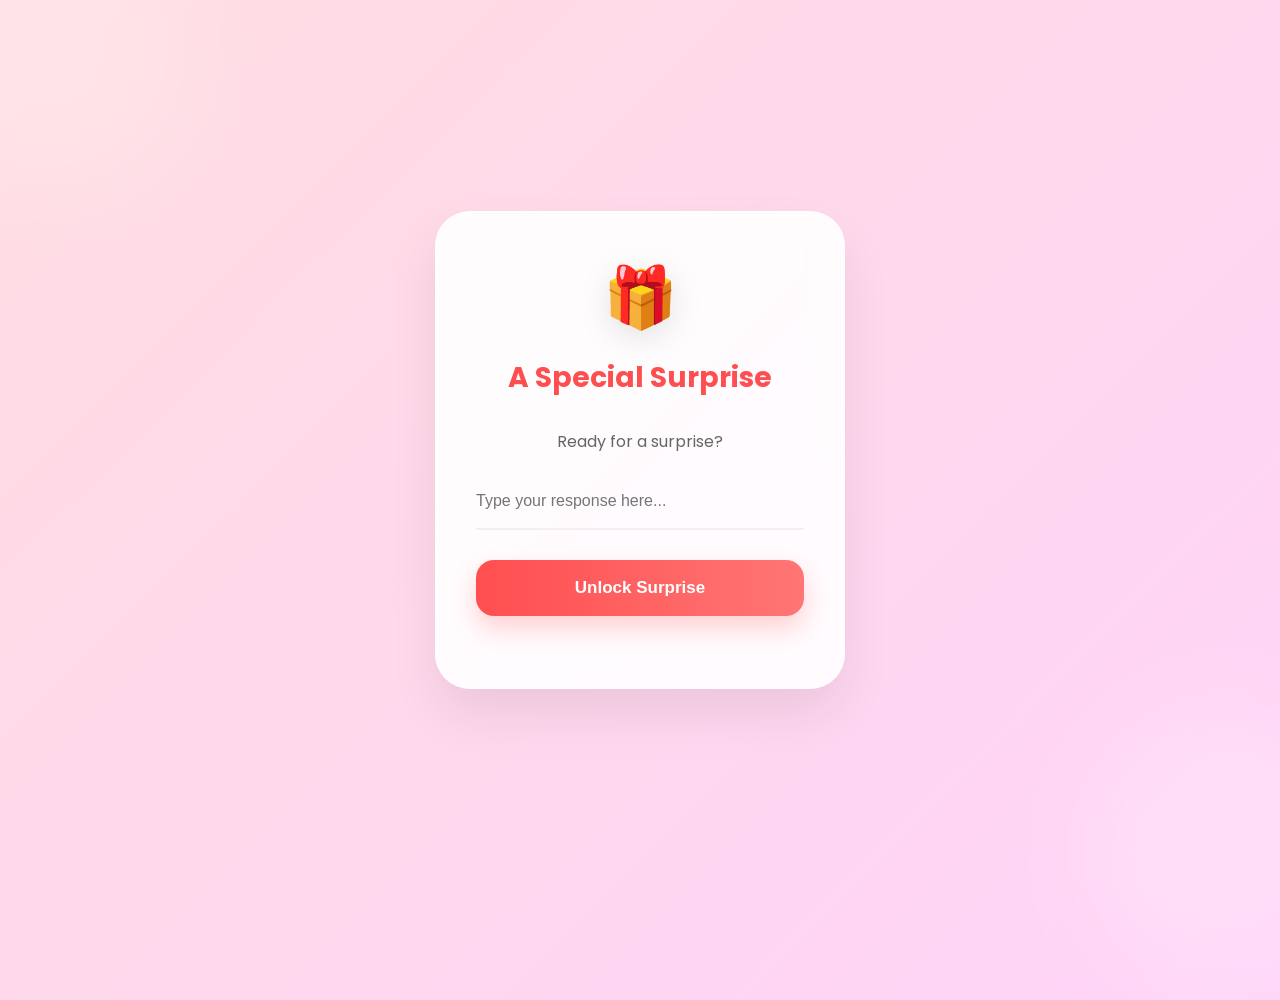
==== index.html @ 950615eb "Ready for live" ====
<!DOCTYPE html>
<html lang="en">
<head>
    <meta charset="UTF-8">
    <meta name="viewport" content="width=device-width, initial-scale=1.0">
    <meta name="description" content="A special interactive surprise awaits you! Unlock it now.">
    <meta name="keywords" content="surprise, gift, interactive, special">
    <meta name="author" content="Surprise Portfolio">
    <meta property="og:title" content="Surprise For You! 🎁">
    <meta property="og:description" content="A special interactive surprise awaits you! Unlock it now.">
    <meta property="og:type" content="website">
    <title>Surprise For You! 🎁</title>
    <link rel="icon" href="data:image/svg+xml,<svg xmlns=%22http://www.w3.org/2000/svg%22 viewBox=%220 0 100 100%22><text y=%22.9em%22 font-size=%2290%22>🎁</text></svg>">
    <link rel="preconnect" href="https://fonts.googleapis.com">
    <link rel="preconnect" href="https://fonts.gstatic.com" crossorigin>
    <link rel="stylesheet" href="style.css">
    <link href="https://fonts.googleapis.com/css2?family=Poppins:wght@300;400;600;700&display=swap" rel="stylesheet">
</head>
<body>
    <div class="container">
        <div class="card" id="surpriseCard">
            <div class="header">
                <span class="emoji">🎁</span>
                <h1>A Special Surprise</h1>
            </div>
            
            <div class="content" id="questionArea">
                <p id="questionText">Loading surprise question...</p>
                <div class="input-group">
                    <input type="text" id="answerInput" placeholder="Type your response here..." autocomplete="off">
                </div>
                <button id="unlockBtn">Unlock Surprise</button>
                <p id="message" class="message"></p>
            </div>

            <div class="content hidden" id="linkArea">
                <div class="success-icon">✨</div>
                <h2>Surprise Unlocked!</h2>
                <p>Click the link below to see what's waiting for you:</p>
                <a id="secretAnchor" href="#" target="_blank" class="surprise-link">
                    🎉 Click for Your Surprise!
                </a>
                <button id="resetBtn" class="secondary-btn">Try Another Answer</button>
            </div>
        </div>
    </div>
    <script src="main.js"></script>
</body>
</html>
---- style.css ----
:root {
    --primary-color: #ff4e50;
    --secondary-color: #f9d423;
    --background-gradient: linear-gradient(135deg, #ff9a9e 0%, #fad0c4 99%, #fad0c4 100%);
    --card-bg: rgba(255, 255, 255, 0.9);
    --text-color: #333;
    --text-dim: #666;
    --success-color: #4CAF50;
    --error-color: #f44336;
    --accent-color: #ff8c7f;
    --transition-speed: 0.3s;
}

* {
    box-sizing: border-box;
    margin: 0;
    padding: 0;
}

body {
    font-family: 'Poppins', sans-serif;
    background: linear-gradient(-45deg, #ff9a9e, #fad0c4, #ffd1ff, #ffdde1);
    background-size: 400% 400%;
    animation: gradientBG 15s ease infinite;
    min-height: 100vh;
    display: flex;
    justify-content: center;
    align-items: center;
    color: var(--text-color);
    overflow: hidden;
    position: relative;
}

/* Background blobs for depth */
body::before, body::after {
    content: '';
    position: absolute;
    width: 300px;
    height: 300px;
    border-radius: 50%;
    background: rgba(255, 255, 255, 0.2);
    filter: blur(50px);
    z-index: -1;
    animation: float 20s infinite alternate ease-in-out;
}

body::before {
    top: -100px;
    left: -100px;
}

body::after {
    bottom: -100px;
    right: -100px;
    animation-delay: -10s;
}

@keyframes gradientBG {
    0% { background-position: 0% 50%; }
    50% { background-position: 100% 50%; }
    100% { background-position: 0% 50%; }
}

@keyframes float {
    0% { transform: translate(0, 0) scale(1); }
    100% { transform: translate(100px, 50px) scale(1.2); }
}

.container {
    width: 100%;
    max-width: 450px;
    padding: 20px;
    z-index: 1;
}

.card {
    background: var(--card-bg);
    backdrop-filter: blur(15px);
    padding: 40px;
    border-radius: 35px;
    text-align: center;
    box-shadow: 0 25px 50px rgba(0, 0, 0, 0.08);
    border: 1px solid rgba(255, 255, 255, 0.5);
    transition: all 0.5s cubic-bezier(0.175, 0.885, 0.32, 1.275);
    animation: cardEntrance 0.8s ease-out;
}

@keyframes cardEntrance {
    from { opacity: 0; transform: scale(0.9) translateY(30px); }
    to { opacity: 1; transform: scale(1) translateY(0); }
}

.card:hover {
    transform: translateY(-10px);
    box-shadow: 0 35px 70px rgba(0, 0, 0, 0.12);
}

.header {
    margin-bottom: 30px;
    animation: fadeInDown 0.8s ease-out 0.2s both;
}

@keyframes fadeInDown {
    from { opacity: 0; transform: translateY(-20px); }
    to { opacity: 1; transform: translateY(0); }
}

.emoji {
    font-size: 60px;
    display: block;
    margin-bottom: 15px;
    filter: drop-shadow(0 8px 15px rgba(0,0,0,0.1));
    animation: bounce 3s infinite ease-in-out;
}

@keyframes bounce {
    0%, 100% { transform: translateY(0); }
    50% { transform: translateY(-10px); }
}

h1 {
    font-size: 28px;
    font-weight: 700;
    color: var(--primary-color);
    margin-bottom: 8px;
}

h2 {
    font-size: 22px;
    color: var(--success-color);
    margin-bottom: 15px;
}

p {
    line-height: 1.6;
    margin-bottom: 20px;
    color: var(--text-dim);
}

.content > * {
    animation: fadeInUp 0.8s ease-out both;
}

.content > *:nth-child(1) { animation-delay: 0.4s; }
.content > *:nth-child(2) { animation-delay: 0.5s; }
.content > *:nth-child(3) { animation-delay: 0.6s; }

@keyframes fadeInUp {
    from { opacity: 0; transform: translateY(20px); }
    to { opacity: 1; transform: translateY(0); }
}

.input-group {
    position: relative;
    margin-bottom: 30px;
}

input, textarea {
    width: 100%;
    padding: 18px 0;
    font-size: 16px;
    border: none;
    border-bottom: 2px solid rgba(0,0,0,0.05);
    background: transparent;
    color: var(--text-color);
    outline: none;
    transition: all 0.3s;
}

input:focus, textarea:focus {
    border-color: var(--primary-color);
    transform: translateY(-2px);
}

button {
    width: 100%;
    padding: 18px;
    border: none;
    background: linear-gradient(90deg, var(--primary-color), #ff7675);
    color: white;
    font-size: 17px;
    font-weight: 600;
    border-radius: 18px;
    cursor: pointer;
    transition: all 0.3s cubic-bezier(0.175, 0.885, 0.32, 1.275);
    box-shadow: 0 12px 24px rgba(255, 78, 80, 0.25);
    margin-bottom: 12px;
}

button:hover {
    transform: translateY(-3px) scale(1.02);
    box-shadow: 0 18px 30px rgba(255, 78, 80, 0.35);
    filter: brightness(1.1);
}

button:active {
    transform: translateY(0) scale(0.98);
}

.secondary-btn {
    background: transparent;
    border: 2px solid var(--primary-color);
    color: var(--primary-color);
    margin-top: 10px;
    text-decoration: none;
    display: inline-block;
    padding: 12px 25px;
    border-radius: 12px;
    font-weight: 600;
    transition: all 0.2s;
}

.secondary-btn:hover {
    background: var(--primary-color);
    color: white;
}

.mini-btn {
    width: auto;
    padding: 8px 15px;
    font-size: 13px;
    background: var(--secondary-color);
    color: #333;
    margin: 0;
}

.surprise-link {
    display: block;
    margin: 25px 0;
    padding: 25px;
    background: rgba(255, 255, 255, 0.6);
    border: 2px dashed var(--primary-color);
    border-radius: 20px;
    color: var(--primary-color);
    text-decoration: none;
    font-weight: 700;
    font-size: 19px;
    transition: all 0.4s cubic-bezier(0.175, 0.885, 0.32, 1.275);
    animation: popIn 0.5s cubic-bezier(0.175, 0.885, 0.32, 1.275);
}

@keyframes popIn {
    from { transform: scale(0.8); opacity: 0; }
    to { transform: scale(1); opacity: 1; }
}

.surprise-link:hover {
    background: white;
    transform: scale(1.05) rotate(1deg);
    border-style: solid;
}

.success-icon {
    font-size: 60px;
    margin-bottom: 20px;
    animation: successPop 0.6s cubic-bezier(0.175, 0.885, 0.32, 1.275);
}

@keyframes successPop {
    0% { transform: scale(0); }
    70% { transform: scale(1.2); }
    100% { transform: scale(1); }
}

.hidden {
    display: none;
}

.message {
    margin-top: 15px;
    font-size: 14px;
    font-weight: 500;
}

.message.error {
    color: var(--error-color);
}

.message.success {
    color: var(--success-color);
}

/* Admin Specific */
.form-group {
    text-align: left;
    margin-bottom: 25px;
}

.form-group label {
    display: block;
    font-weight: 600;
    margin-bottom: 8px;
    font-size: 14px;
    color: #555;
}

.form-group small {
    display: block;
    margin-top: 4px;
    color: #888;
    font-size: 12px;
}

.link-display {
    display: flex;
    gap: 10px;
    margin-top: 10px;
}

.link-display input {
    flex: 1;
    font-size: 13px;
    padding: 10px;
    background: rgba(255, 255, 255, 0.5);
    border: 1px solid #ddd;
    border-radius: 10px;
}

/* Falling Particles */
.particle {
    position: fixed;
    top: -50px;
    font-size: 24px;
    user-select: none;
    pointer-events: none;
    z-index: 0;
    animation: fall linear forwards;
}

@keyframes fall {
    to {
        transform: translateY(110vh) rotate(360deg);
        opacity: 0;
    }
}

@media (max-width: 480px) {
    .card {
        padding: 30px 20px;
    }
}
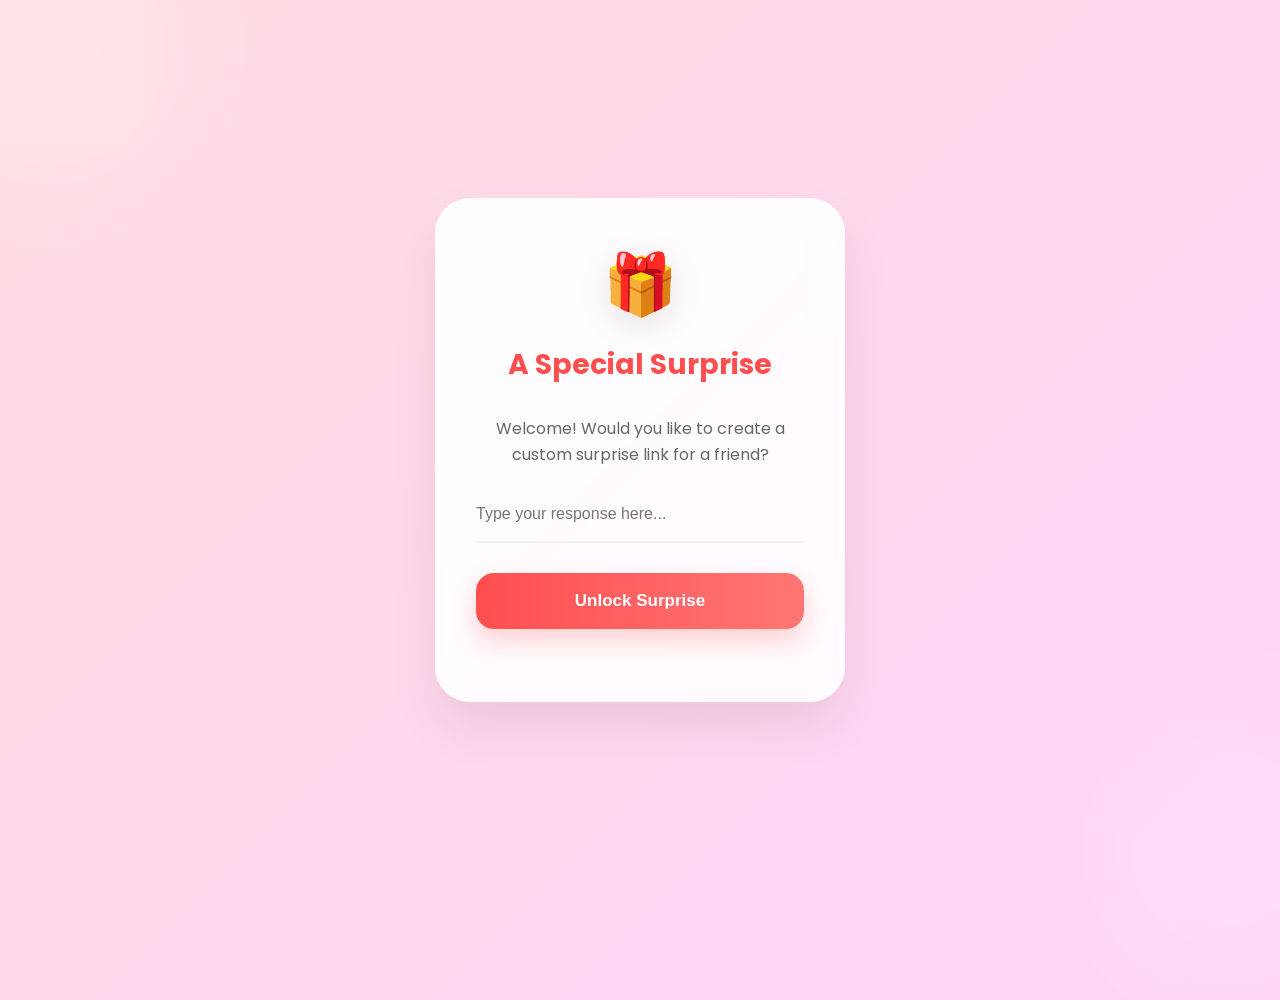
==== commit fcfe65b6: "Fianl Commit v2.0" ====
--- a/index.html
+++ b/index.html
@@ -10,7 +10,7 @@
     <meta property="og:description" content="A special interactive surprise awaits you! Unlock it now.">
     <meta property="og:type" content="website">
     <title>Surprise For You! 🎁</title>
-    <link rel="icon" href="data:image/svg+xml,<svg xmlns=%22http://www.w3.org/2000/svg%22 viewBox=%220 0 100 100%22><text y=%22.9em%22 font-size=%2290%22>🎁</text></svg>">
+    <link rel="icon" type="image/png" href="favicon.png">
     <link rel="preconnect" href="https://fonts.googleapis.com">
     <link rel="preconnect" href="https://fonts.gstatic.com" crossorigin>
     <link rel="stylesheet" href="style.css">
--- a/style.css
+++ b/style.css
@@ -27,12 +27,15 @@
     justify-content: center;
     align-items: center;
     color: var(--text-color);
-    overflow: hidden;
+    overflow-x: hidden;
+    overflow-y: auto;
     position: relative;
+    padding: 20px 0;
 }
 
 /* Background blobs for depth */
-body::before, body::after {
+body::before,
+body::after {
     content: '';
     position: absolute;
     width: 300px;
@@ -56,14 +59,27 @@
 }
 
 @keyframes gradientBG {
-    0% { background-position: 0% 50%; }
-    50% { background-position: 100% 50%; }
-    100% { background-position: 0% 50%; }
+    0% {
+        background-position: 0% 50%;
+    }
+
+    50% {
+        background-position: 100% 50%;
+    }
+
+    100% {
+        background-position: 0% 50%;
+    }
 }
 
 @keyframes float {
-    0% { transform: translate(0, 0) scale(1); }
-    100% { transform: translate(100px, 50px) scale(1.2); }
+    0% {
+        transform: translate(0, 0) scale(1);
+    }
+
+    100% {
+        transform: translate(100px, 50px) scale(1.2);
+    }
 }
 
 .container {
@@ -71,6 +87,11 @@
     max-width: 450px;
     padding: 20px;
     z-index: 1;
+    margin: auto;
+}
+
+.admin-container {
+    max-width: 600px;
 }
 
 .card {
@@ -86,8 +107,15 @@
 }
 
 @keyframes cardEntrance {
-    from { opacity: 0; transform: scale(0.9) translateY(30px); }
-    to { opacity: 1; transform: scale(1) translateY(0); }
+    from {
+        opacity: 0;
+        transform: scale(0.9) translateY(30px);
+    }
+
+    to {
+        opacity: 1;
+        transform: scale(1) translateY(0);
+    }
 }
 
 .card:hover {
@@ -101,21 +129,35 @@
 }
 
 @keyframes fadeInDown {
-    from { opacity: 0; transform: translateY(-20px); }
-    to { opacity: 1; transform: translateY(0); }
+    from {
+        opacity: 0;
+        transform: translateY(-20px);
+    }
+
+    to {
+        opacity: 1;
+        transform: translateY(0);
+    }
 }
 
 .emoji {
     font-size: 60px;
     display: block;
     margin-bottom: 15px;
-    filter: drop-shadow(0 8px 15px rgba(0,0,0,0.1));
+    filter: drop-shadow(0 8px 15px rgba(0, 0, 0, 0.1));
     animation: bounce 3s infinite ease-in-out;
 }
 
 @keyframes bounce {
-    0%, 100% { transform: translateY(0); }
-    50% { transform: translateY(-10px); }
+
+    0%,
+    100% {
+        transform: translateY(0);
+    }
+
+    50% {
+        transform: translateY(-10px);
+    }
 }
 
 h1 {
@@ -137,17 +179,32 @@
     color: var(--text-dim);
 }
 
-.content > * {
+.content>* {
     animation: fadeInUp 0.8s ease-out both;
 }
 
-.content > *:nth-child(1) { animation-delay: 0.4s; }
-.content > *:nth-child(2) { animation-delay: 0.5s; }
-.content > *:nth-child(3) { animation-delay: 0.6s; }
+.content>*:nth-child(1) {
+    animation-delay: 0.4s;
+}
+
+.content>*:nth-child(2) {
+    animation-delay: 0.5s;
+}
+
+.content>*:nth-child(3) {
+    animation-delay: 0.6s;
+}
 
 @keyframes fadeInUp {
-    from { opacity: 0; transform: translateY(20px); }
-    to { opacity: 1; transform: translateY(0); }
+    from {
+        opacity: 0;
+        transform: translateY(20px);
+    }
+
+    to {
+        opacity: 1;
+        transform: translateY(0);
+    }
 }
 
 .input-group {
@@ -155,19 +212,21 @@
     margin-bottom: 30px;
 }
 
-input, textarea {
+input,
+textarea {
     width: 100%;
     padding: 18px 0;
     font-size: 16px;
     border: none;
-    border-bottom: 2px solid rgba(0,0,0,0.05);
+    border-bottom: 2px solid rgba(0, 0, 0, 0.05);
     background: transparent;
     color: var(--text-color);
     outline: none;
     transition: all 0.3s;
 }
 
-input:focus, textarea:focus {
+input:focus,
+textarea:focus {
     border-color: var(--primary-color);
     transform: translateY(-2px);
 }
@@ -240,8 +299,15 @@
 }
 
 @keyframes popIn {
-    from { transform: scale(0.8); opacity: 0; }
-    to { transform: scale(1); opacity: 1; }
+    from {
+        transform: scale(0.8);
+        opacity: 0;
+    }
+
+    to {
+        transform: scale(1);
+        opacity: 1;
+    }
 }
 
 .surprise-link:hover {
@@ -257,9 +323,17 @@
 }
 
 @keyframes successPop {
-    0% { transform: scale(0); }
-    70% { transform: scale(1.2); }
-    100% { transform: scale(1); }
+    0% {
+        transform: scale(0);
+    }
+
+    70% {
+        transform: scale(1.2);
+    }
+
+    100% {
+        transform: scale(1);
+    }
 }
 
 .hidden {
@@ -338,4 +412,4 @@
     .card {
         padding: 30px 20px;
     }
-}
+}
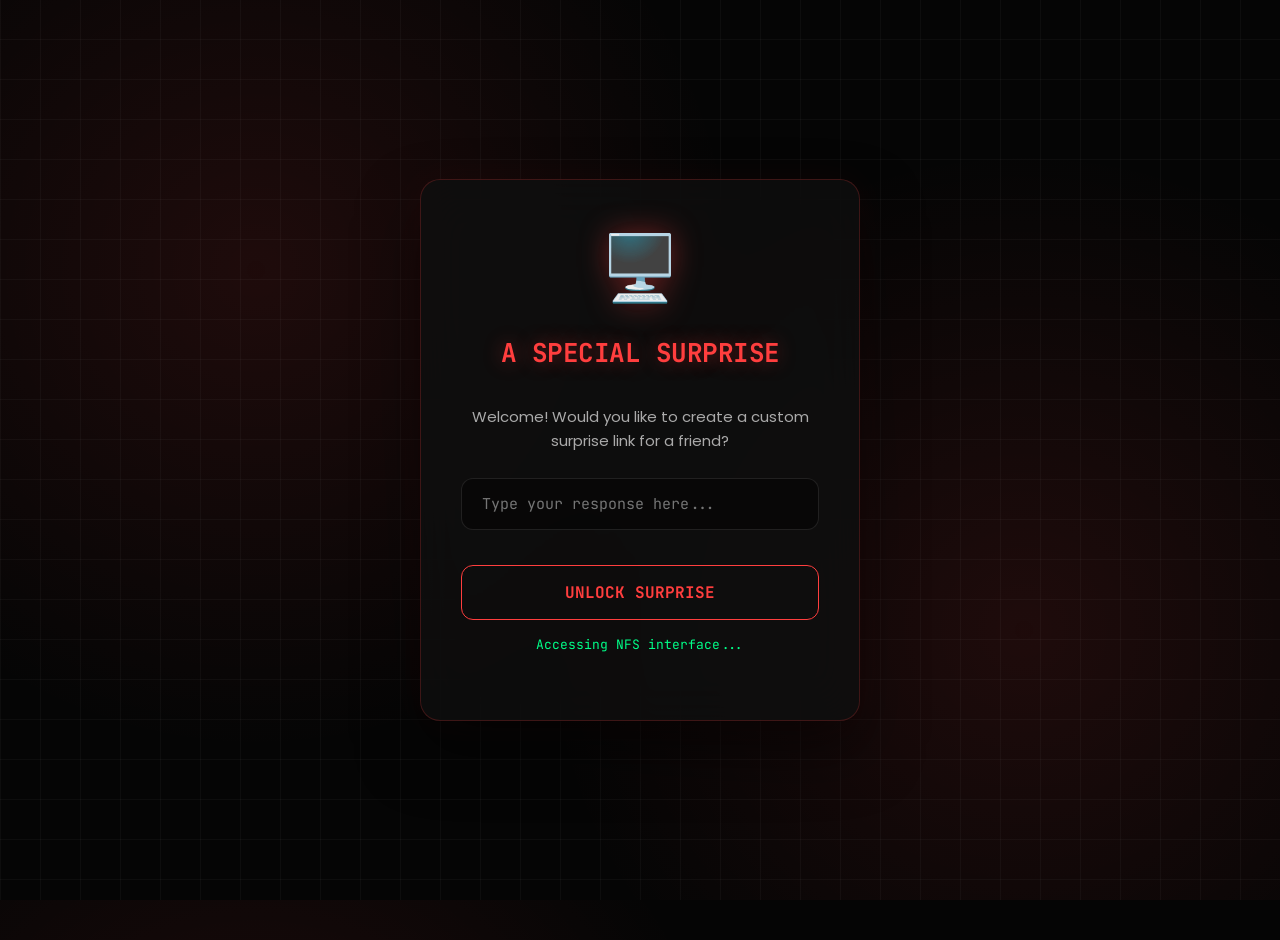
==== commit 647e49ab: "Final Commit v2.0" ====
--- a/index.html
+++ b/index.html
@@ -14,13 +14,13 @@
     <link rel="preconnect" href="https://fonts.googleapis.com">
     <link rel="preconnect" href="https://fonts.gstatic.com" crossorigin>
     <link rel="stylesheet" href="style.css">
-    <link href="https://fonts.googleapis.com/css2?family=Poppins:wght@300;400;600;700&display=swap" rel="stylesheet">
+    <link href="https://fonts.googleapis.com/css2?family=Poppins:wght@300;400;600;700&family=JetBrains+Mono:wght@400;700&display=swap" rel="stylesheet">
 </head>
 <body>
     <div class="container">
         <div class="card" id="surpriseCard">
             <div class="header">
-                <span class="emoji">🎁</span>
+                <span class="emoji">🖥️</span>
                 <h1>A Special Surprise</h1>
             </div>
             
@@ -34,7 +34,7 @@
             </div>
 
             <div class="content hidden" id="linkArea">
-                <div class="success-icon">✨</div>
+                <div class="success-icon">🔓</div>
                 <h2>Surprise Unlocked!</h2>
                 <p>Click the link below to see what's waiting for you:</p>
                 <a id="secretAnchor" href="#" target="_blank" class="surprise-link">
--- a/style.css
+++ b/style.css
@@ -1,14 +1,16 @@
 :root {
-    --primary-color: #ff4e50;
-    --secondary-color: #f9d423;
-    --background-gradient: linear-gradient(135deg, #ff9a9e 0%, #fad0c4 99%, #fad0c4 100%);
-    --card-bg: rgba(255, 255, 255, 0.9);
-    --text-color: #333;
-    --text-dim: #666;
-    --success-color: #4CAF50;
-    --error-color: #f44336;
-    --accent-color: #ff8c7f;
+    --primary-color: #ff3e3e; /* Neon Red from logo */
+    --primary-glow: rgba(255, 62, 62, 0.4);
+    --secondary-color: #111;
+    --background-color: #050505;
+    --card-bg: rgba(15, 15, 15, 0.85);
+    --text-color: #fff;
+    --text-dim: #aaa;
+    --success-color: #00ff88;
+    --error-color: #ff0055;
     --transition-speed: 0.3s;
+    --border-color: rgba(255, 62, 62, 0.2);
+    --code-font: 'JetBrains Mono', monospace;
 }
 
 * {
@@ -19,9 +21,10 @@
 
 body {
     font-family: 'Poppins', sans-serif;
-    background: linear-gradient(-45deg, #ff9a9e, #fad0c4, #ffd1ff, #ffdde1);
-    background-size: 400% 400%;
-    animation: gradientBG 15s ease infinite;
+    background-color: var(--background-color);
+    background-image: 
+        radial-gradient(circle at 20% 30%, rgba(255, 62, 62, 0.1) 0%, transparent 40%),
+        radial-gradient(circle at 80% 70%, rgba(255, 62, 62, 0.1) 0%, transparent 40%);
     min-height: 100vh;
     display: flex;
     justify-content: center;
@@ -33,194 +36,184 @@
     padding: 20px 0;
 }
 
-/* Background blobs for depth */
-body::before,
-body::after {
+/* Digital Grid Background */
+body::before {
     content: '';
     position: absolute;
-    width: 300px;
-    height: 300px;
-    border-radius: 50%;
-    background: rgba(255, 255, 255, 0.2);
-    filter: blur(50px);
+    top: 0;
+    left: 0;
+    width: 100%;
+    height: 100%;
+    background: 
+        linear-gradient(90deg, rgba(255, 255, 255, 0.03) 1px, transparent 1px),
+        linear-gradient(0deg, rgba(255, 255, 255, 0.03) 1px, transparent 1px);
+    background-size: 40px 40px;
     z-index: -1;
-    animation: float 20s infinite alternate ease-in-out;
-}
-
-body::before {
-    top: -100px;
-    left: -100px;
-}
-
+    pointer-events: none;
+}
+
+/* Binary Code Overlay */
 body::after {
-    bottom: -100px;
-    right: -100px;
-    animation-delay: -10s;
-}
-
-@keyframes gradientBG {
-    0% {
-        background-position: 0% 50%;
-    }
-
-    50% {
-        background-position: 100% 50%;
-    }
-
-    100% {
-        background-position: 0% 50%;
-    }
-}
-
-@keyframes float {
-    0% {
-        transform: translate(0, 0) scale(1);
-    }
-
-    100% {
-        transform: translate(100px, 50px) scale(1.2);
-    }
+    content: '01011100 11001010 11110001 01010110 11001101 01011101';
+    position: absolute;
+    top: 0;
+    left: 0;
+    width: 100%;
+    height: 100%;
+    font-family: var(--code-font);
+    font-size: 12px;
+    color: rgba(255, 62, 62, 0.05);
+    line-height: 1.5;
+    word-break: break-all;
+    overflow: hidden;
+    z-index: -2;
+    mask-image: linear-gradient(to bottom, transparent, black, transparent);
+    animation: scrollMatrix 60s linear infinite;
+    padding: 20px;
+    opacity: 0.4;
+}
+
+@keyframes scrollMatrix {
+    from { transform: translateY(0); }
+    to { transform: translateY(-500px); }
 }
 
 .container {
     width: 100%;
-    max-width: 450px;
+    max-width: 480px;
     padding: 20px;
     z-index: 1;
     margin: auto;
 }
 
 .admin-container {
-    max-width: 600px;
+    max-width: 650px;
 }
 
 .card {
     background: var(--card-bg);
-    backdrop-filter: blur(15px);
+    backdrop-filter: blur(25px);
+    -webkit-backdrop-filter: blur(25px);
     padding: 40px;
-    border-radius: 35px;
+    border-radius: 20px;
     text-align: center;
-    box-shadow: 0 25px 50px rgba(0, 0, 0, 0.08);
-    border: 1px solid rgba(255, 255, 255, 0.5);
+    box-shadow: 
+        0 30px 60px rgba(0, 0, 0, 0.5),
+        0 0 40px rgba(255, 62, 62, 0.05);
+    border: 1px solid var(--border-color);
     transition: all 0.5s cubic-bezier(0.175, 0.885, 0.32, 1.275);
-    animation: cardEntrance 0.8s ease-out;
+    animation: cardEntrance 1s ease-out;
+    position: relative;
+    overflow: hidden;
+}
+
+.card::before {
+    content: '';
+    position: absolute;
+    top: 0;
+    left: -100%;
+    width: 100%;
+    height: 3px;
+    background: linear-gradient(90deg, transparent, var(--primary-color), transparent);
+    animation: scanLine 4s linear infinite;
+}
+
+@keyframes scanLine {
+    0% { left: -100%; }
+    100% { left: 100%; }
 }
 
 @keyframes cardEntrance {
     from {
         opacity: 0;
-        transform: scale(0.9) translateY(30px);
-    }
-
+        transform: scale(0.95) translateY(40px);
+        filter: blur(10px);
+    }
     to {
         opacity: 1;
         transform: scale(1) translateY(0);
+        filter: blur(0);
     }
 }
 
 .card:hover {
-    transform: translateY(-10px);
-    box-shadow: 0 35px 70px rgba(0, 0, 0, 0.12);
+    border-color: rgba(255, 62, 62, 0.4);
+    box-shadow: 
+        0 40px 80px rgba(0, 0, 0, 0.6),
+        0 0 60px rgba(255, 62, 62, 0.1);
 }
 
 .header {
-    margin-bottom: 30px;
-    animation: fadeInDown 0.8s ease-out 0.2s both;
-}
-
-@keyframes fadeInDown {
-    from {
-        opacity: 0;
-        transform: translateY(-20px);
-    }
-
-    to {
-        opacity: 1;
-        transform: translateY(0);
-    }
+    margin-bottom: 35px;
 }
 
 .emoji {
-    font-size: 60px;
-    display: block;
-    margin-bottom: 15px;
-    filter: drop-shadow(0 8px 15px rgba(0, 0, 0, 0.1));
-    animation: bounce 3s infinite ease-in-out;
-}
-
-@keyframes bounce {
-
-    0%,
-    100% {
-        transform: translateY(0);
-    }
-
-    50% {
-        transform: translateY(-10px);
-    }
+    font-size: 64px;
+    display: inline-block;
+    margin-bottom: 20px;
+    filter: drop-shadow(0 0 15px var(--primary-glow));
+    animation: glitch 4s infinite;
+}
+
+@keyframes glitch {
+    0%, 100% { transform: translate(0); text-shadow: 0 0 10px var(--primary-color); }
+    33% { transform: translate(-2px, 2px); text-shadow: 2px 0 red, -2px 0 cyan; }
+    66% { transform: translate(2px, -2px); text-shadow: -2px 0 blue, 2px 0 yellow; }
 }
 
 h1 {
-    font-size: 28px;
+    font-family: var(--code-font);
+    font-size: 26px;
     font-weight: 700;
     color: var(--primary-color);
-    margin-bottom: 8px;
-}
-
-h2 {
-    font-size: 22px;
-    color: var(--success-color);
-    margin-bottom: 15px;
+    letter-spacing: -0.5px;
+    text-transform: uppercase;
+    margin-bottom: 10px;
+    text-shadow: 0 0 20px var(--primary-glow);
 }
 
 p {
     line-height: 1.6;
-    margin-bottom: 20px;
+    margin-bottom: 25px;
     color: var(--text-dim);
+    font-size: 15px;
 }
 
 .content>* {
     animation: fadeInUp 0.8s ease-out both;
 }
 
-.content>*:nth-child(1) {
-    animation-delay: 0.4s;
-}
-
-.content>*:nth-child(2) {
-    animation-delay: 0.5s;
-}
-
-.content>*:nth-child(3) {
-    animation-delay: 0.6s;
-}
+.content>*:nth-child(1) { animation-delay: 0.2s; }
+.content>*:nth-child(2) { animation-delay: 0.3s; }
+.content>*:nth-child(3) { animation-delay: 0.4s; }
 
 @keyframes fadeInUp {
     from {
         opacity: 0;
         transform: translateY(20px);
     }
-
     to {
         opacity: 1;
         transform: translateY(0);
     }
 }
 
+/* Input Fields */
 .input-group {
     position: relative;
-    margin-bottom: 30px;
+    margin-bottom: 35px;
 }
 
 input,
 textarea {
     width: 100%;
-    padding: 18px 0;
-    font-size: 16px;
-    border: none;
-    border-bottom: 2px solid rgba(0, 0, 0, 0.05);
-    background: transparent;
-    color: var(--text-color);
+    padding: 15px 20px;
+    font-family: var(--code-font);
+    font-size: 15px;
+    border: 1px solid rgba(255, 255, 255, 0.1);
+    border-radius: 12px;
+    background: rgba(0, 0, 0, 0.4);
+    color: white;
     outline: none;
     transition: all 0.3s;
 }
@@ -228,112 +221,106 @@
 input:focus,
 textarea:focus {
     border-color: var(--primary-color);
+    box-shadow: 0 0 15px var(--primary-glow);
+    background: rgba(255, 62, 62, 0.02);
+}
+
+/* Glass Buttons */
+button {
+    width: 100%;
+    padding: 16px;
+    border: 1px solid var(--primary-color);
+    background: transparent;
+    color: var(--primary-color);
+    font-family: var(--code-font);
+    font-size: 16px;
+    font-weight: 700;
+    text-transform: uppercase;
+    border-radius: 12px;
+    cursor: pointer;
+    transition: all 0.3s;
+    overflow: hidden;
+    position: relative;
+    z-index: 1;
+}
+
+button::before {
+    content: '';
+    position: absolute;
+    top: 0;
+    left: -100%;
+    width: 100%;
+    height: 100%;
+    background: var(--primary-color);
+    transition: all 0.4s;
+    z-index: -1;
+}
+
+button:hover {
+    color: white;
+    box-shadow: 0 0 30px var(--primary-glow);
     transform: translateY(-2px);
 }
 
-button {
-    width: 100%;
-    padding: 18px;
-    border: none;
-    background: linear-gradient(90deg, var(--primary-color), #ff7675);
-    color: white;
-    font-size: 17px;
-    font-weight: 600;
-    border-radius: 18px;
-    cursor: pointer;
-    transition: all 0.3s cubic-bezier(0.175, 0.885, 0.32, 1.275);
-    box-shadow: 0 12px 24px rgba(255, 78, 80, 0.25);
-    margin-bottom: 12px;
-}
-
-button:hover {
-    transform: translateY(-3px) scale(1.02);
-    box-shadow: 0 18px 30px rgba(255, 78, 80, 0.35);
-    filter: brightness(1.1);
-}
-
-button:active {
-    transform: translateY(0) scale(0.98);
+button:hover::before {
+    left: 0;
 }
 
 .secondary-btn {
+    border-color: rgba(255, 255, 255, 0.2);
+    color: rgba(255, 255, 255, 0.6);
     background: transparent;
-    border: 2px solid var(--primary-color);
-    color: var(--primary-color);
-    margin-top: 10px;
-    text-decoration: none;
-    display: inline-block;
-    padding: 12px 25px;
-    border-radius: 12px;
-    font-weight: 600;
-    transition: all 0.2s;
 }
 
 .secondary-btn:hover {
-    background: var(--primary-color);
+    border-color: white;
     color: white;
 }
 
 .mini-btn {
     width: auto;
-    padding: 8px 15px;
-    font-size: 13px;
-    background: var(--secondary-color);
-    color: #333;
-    margin: 0;
-}
-
+    padding: 8px 16px;
+    font-size: 12px;
+    border-color: var(--success-color);
+    color: var(--success-color);
+}
+
+.mini-btn:hover::before {
+    background: var(--success-color);
+}
+
+/* Reveal Link Effect */
 .surprise-link {
     display: block;
-    margin: 25px 0;
+    margin: 30px 0;
     padding: 25px;
-    background: rgba(255, 255, 255, 0.6);
-    border: 2px dashed var(--primary-color);
-    border-radius: 20px;
+    background: rgba(255, 62, 62, 0.05);
+    border: 1px dashed var(--primary-color);
+    border-radius: 15px;
     color: var(--primary-color);
     text-decoration: none;
+    font-family: var(--code-font);
     font-weight: 700;
-    font-size: 19px;
-    transition: all 0.4s cubic-bezier(0.175, 0.885, 0.32, 1.275);
-    animation: popIn 0.5s cubic-bezier(0.175, 0.885, 0.32, 1.275);
-}
-
-@keyframes popIn {
-    from {
-        transform: scale(0.8);
-        opacity: 0;
-    }
-
-    to {
-        transform: scale(1);
-        opacity: 1;
-    }
+    font-size: 18px;
+    transition: all 0.4s;
+    animation: revealEffect 0.6s cubic-bezier(0.175, 0.885, 0.32, 1.275);
+}
+
+@keyframes revealEffect {
+    from { opacity: 0; transform: scale(0.8) translateY(20px); }
+    to { opacity: 1; transform: scale(1) translateY(0); }
 }
 
 .surprise-link:hover {
-    background: white;
-    transform: scale(1.05) rotate(1deg);
+    background: rgba(255, 62, 62, 0.1);
+    box-shadow: 0 0 30px var(--primary-glow);
     border-style: solid;
 }
 
 .success-icon {
     font-size: 60px;
-    margin-bottom: 20px;
-    animation: successPop 0.6s cubic-bezier(0.175, 0.885, 0.32, 1.275);
-}
-
-@keyframes successPop {
-    0% {
-        transform: scale(0);
-    }
-
-    70% {
-        transform: scale(1.2);
-    }
-
-    100% {
-        transform: scale(1);
-    }
+    margin-bottom: 25px;
+    filter: drop-shadow(0 0 20px rgba(0, 255, 136, 0.5));
 }
 
 .hidden {
@@ -342,68 +329,62 @@
 
 .message {
     margin-top: 15px;
-    font-size: 14px;
-    font-weight: 500;
-}
-
-.message.error {
-    color: var(--error-color);
-}
-
-.message.success {
-    color: var(--success-color);
-}
-
-/* Admin Specific */
+    font-family: var(--code-font);
+    font-size: 13px;
+}
+
+.message.error { color: var(--error-color); }
+.message.success { color: var(--success-color); }
+
+/* Admin Grid Layout */
 .form-group {
     text-align: left;
-    margin-bottom: 25px;
+    margin-bottom: 30px;
 }
 
 .form-group label {
     display: block;
-    font-weight: 600;
-    margin-bottom: 8px;
-    font-size: 14px;
-    color: #555;
+    font-family: var(--code-font);
+    font-weight: 700;
+    font-size: 13px;
+    text-transform: uppercase;
+    color: var(--primary-color);
+    margin-bottom: 10px;
 }
 
 .form-group small {
     display: block;
-    margin-top: 4px;
-    color: #888;
-    font-size: 12px;
+    margin-top: 8px;
+    color: rgba(255, 255, 255, 0.4);
+    font-size: 11px;
 }
 
 .link-display {
     display: flex;
-    gap: 10px;
-    margin-top: 10px;
+    gap: 12px;
 }
 
 .link-display input {
-    flex: 1;
-    font-size: 13px;
-    padding: 10px;
-    background: rgba(255, 255, 255, 0.5);
-    border: 1px solid #ddd;
-    border-radius: 10px;
-}
-
-/* Falling Particles */
+    font-size: 12px;
+}
+
+/* Dynamic Particles */
 .particle {
     position: fixed;
     top: -50px;
-    font-size: 24px;
+    font-family: var(--code-font);
+    font-size: 18px;
+    color: var(--primary-color);
     user-select: none;
     pointer-events: none;
     z-index: 0;
-    animation: fall linear forwards;
-}
-
-@keyframes fall {
+    animation: digitalFall linear forwards;
+    opacity: 0.4;
+}
+
+@keyframes digitalFall {
     to {
-        transform: translateY(110vh) rotate(360deg);
+        transform: translateY(110vh) rotate(180deg);
         opacity: 0;
     }
 }
